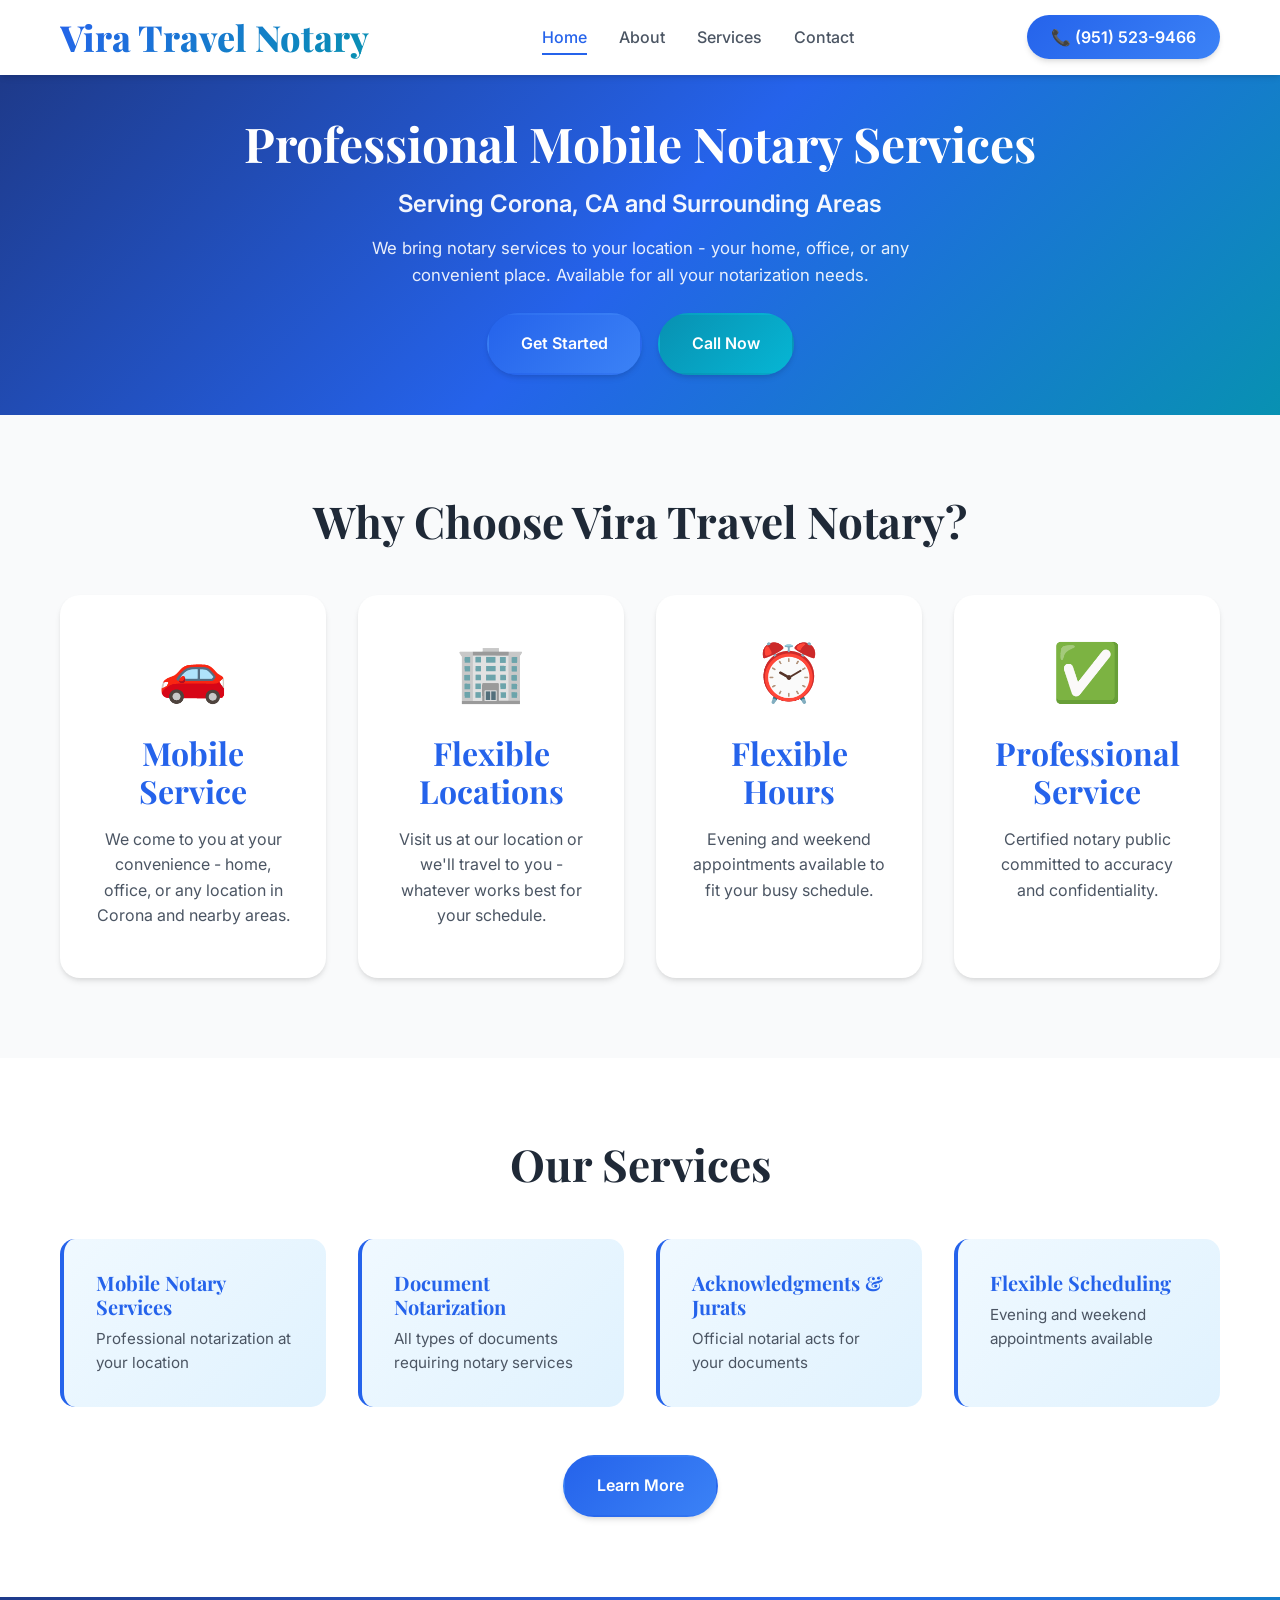
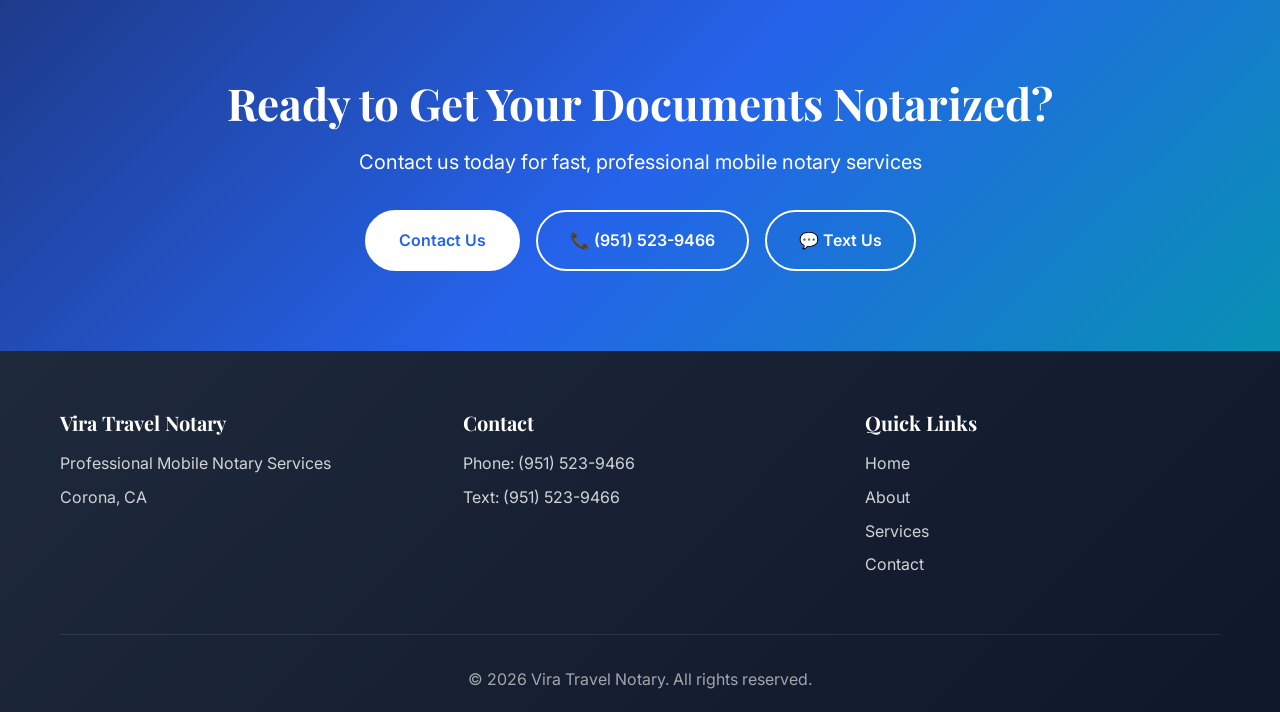
==== index.html @ 80dfd7d9 "Initial Version" ====
<!DOCTYPE html>
<html lang="en">
<head>
    <meta charset="UTF-8">
    <meta name="viewport" content="width=device-width, initial-scale=1.0">
    <title>Vira Travel Notary - Professional Mobile Notary Services in Corona, CA</title>
    <meta name="description" content="Professional mobile notary services in Corona, CA. We come to you for all your notarization needs.">
    <link rel="stylesheet" href="styles.css">
</head>
<body>
    <header>
        <nav class="navbar">
            <div class="container">
                <div class="logo">
                    <h1>Vira Travel Notary</h1>
                </div>
                <ul class="nav-menu">
                    <li><a href="index.html" class="active">Home</a></li>
                    <li><a href="about.html">About</a></li>
                    <li><a href="services.html">Services</a></li>
                    <li><a href="contact.html">Contact</a></li>
                </ul>
                <div class="phone-header">
                    <a href="tel:9515239466">📞 (951) 523-9466</a>
                </div>
            </div>
        </nav>
    </header>

    <main>
        <!-- Hero Section -->
        <section class="hero">
            <div class="container">
                <div class="hero-content">
                    <h2>Professional Mobile Notary Services</h2>
                    <p class="subtitle">Serving Corona, CA and Surrounding Areas</p>
                    <p class="hero-description">We bring notary services to your location - your home, office, or any convenient place. Available for all your notarization needs.</p>
                    <div class="cta-buttons">
                        <a href="contact.html" class="btn btn-primary">Get Started</a>
                        <a href="tel:9515239466" class="btn btn-secondary">Call Now</a>
                    </div>
                </div>
            </div>
        </section>

        <!-- Features Section -->
        <section class="features">
            <div class="container">
                <h2>Why Choose Vira Travel Notary?</h2>
                <div class="features-grid">
                    <div class="feature-card">
                        <div class="feature-icon">🚗</div>
                        <h3>Mobile Service</h3>
                        <p>We come to you at your convenience - home, office, or any location in Corona and nearby areas.</p>
                    </div>
                    <div class="feature-card">
                        <div class="feature-icon">🏢</div>
                        <h3>Flexible Locations</h3>
                        <p>Visit us at our location or we'll travel to you - whatever works best for your schedule.</p>
                    </div>
                    <div class="feature-card">
                        <div class="feature-icon">⏰</div>
                        <h3>Flexible Hours</h3>
                        <p>Evening and weekend appointments available to fit your busy schedule.</p>
                    </div>
                    <div class="feature-card">
                        <div class="feature-icon">✅</div>
                        <h3>Professional Service</h3>
                        <p>Certified notary public committed to accuracy and confidentiality.</p>
                    </div>
                </div>
            </div>
        </section>

        <!-- Services Preview -->
        <section class="services-preview">
            <div class="container">
                <h2>Our Services</h2>
                <div class="services-list">
                    <div class="service-item">
                        <h3>Mobile Notary Services</h3>
                        <p>Professional notarization at your location</p>
                    </div>
                    <div class="service-item">
                        <h3>Document Notarization</h3>
                        <p>All types of documents requiring notary services</p>
                    </div>
                    <div class="service-item">
                        <h3>Acknowledgments & Jurats</h3>
                        <p>Official notarial acts for your documents</p>
                    </div>
                    <div class="service-item">
                        <h3>Flexible Scheduling</h3>
                        <p>Evening and weekend appointments available</p>
                    </div>
                </div>
                <div class="center-btn">
                    <a href="services.html" class="btn btn-primary">Learn More</a>
                </div>
            </div>
        </section>

        <!-- CTA Section -->
        <section class="cta-section">
            <div class="container">
                <h2>Ready to Get Your Documents Notarized?</h2>
                <p>Contact us today for fast, professional mobile notary services</p>
                <div class="cta-buttons">
                    <a href="contact.html" class="btn btn-light">Contact Us</a>
                    <a href="tel:9515239466" class="btn btn-outline">📞 (951) 523-9466</a>
                    <a href="sms:9515239466" class="btn btn-outline">💬 Text Us</a>
                </div>
            </div>
        </section>
    </main>

    <footer>
        <div class="container">
            <div class="footer-content">
                <div class="footer-section">
                    <h3>Vira Travel Notary</h3>
                    <p>Professional Mobile Notary Services</p>
                    <p>Corona, CA</p>
                </div>
                <div class="footer-section">
                    <h3>Contact</h3>
                    <p>Phone: <a href="tel:9515239466">(951) 523-9466</a></p>
                    <p>Text: <a href="sms:9515239466">(951) 523-9466</a></p>
                </div>
                <div class="footer-section">
                    <h3>Quick Links</h3>
                    <ul>
                        <li><a href="index.html">Home</a></li>
                        <li><a href="about.html">About</a></li>
                        <li><a href="services.html">Services</a></li>
                        <li><a href="contact.html">Contact</a></li>
                    </ul>
                </div>
            </div>
            <div class="footer-bottom">
                <p>&copy; 2026 Vira Travel Notary. All rights reserved.</p>
            </div>
        </div>
    </footer>

    <script src="script.js"></script>
</body>
</html>
---- styles.css ----
/* ============================================
   VIRA TRAVEL NOTARY - MODERN WEBSITE STYLES
   ============================================ */

/* Import Google Fonts */
@import url('https://fonts.googleapis.com/css2?family=Inter:wght@300;400;500;600;700;800&family=Playfair+Display:wght@600;700;800&display=swap');

/* ============================================
   ROOT VARIABLES
   ============================================ */
:root {
    /* Colors */
    --primary-color: #2563eb;
    --primary-dark: #1e40af;
    --primary-light: #3b82f6;
    --secondary-color: #0891b2;
    --accent-color: #f59e0b;
    
    --text-dark: #1f2937;
    --text-medium: #4b5563;
    --text-light: #6b7280;
    
    --bg-light: #f9fafb;
    --bg-white: #ffffff;
    --border-color: #e5e7eb;
    
    --success-color: #10b981;
    --error-color: #ef4444;
    
    /* Typography */
    --font-primary: 'Inter', -apple-system, BlinkMacSystemFont, 'Segoe UI', sans-serif;
    --font-heading: 'Playfair Display', Georgia, serif;
    
    /* Spacing */
    --section-padding: 80px 0;
    --container-padding: 20px;
    
    /* Shadows */
    --shadow-sm: 0 1px 2px 0 rgba(0, 0, 0, 0.05);
    --shadow-md: 0 4px 6px -1px rgba(0, 0, 0, 0.1), 0 2px 4px -1px rgba(0, 0, 0, 0.06);
    --shadow-lg: 0 10px 15px -3px rgba(0, 0, 0, 0.1), 0 4px 6px -2px rgba(0, 0, 0, 0.05);
    --shadow-xl: 0 20px 25px -5px rgba(0, 0, 0, 0.1), 0 10px 10px -5px rgba(0, 0, 0, 0.04);
    
    /* Transitions */
    --transition-fast: 0.2s ease;
    --transition-normal: 0.3s ease;
    --transition-slow: 0.5s ease;
}

/* ============================================
   RESET & BASE STYLES
   ============================================ */
* {
    margin: 0;
    padding: 0;
    box-sizing: border-box;
}

html {
    scroll-behavior: smooth;
}

body {
    font-family: var(--font-primary);
    font-size: 16px;
    line-height: 1.6;
    color: var(--text-dark);
    background-color: var(--bg-white);
    overflow-x: hidden;
}

img {
    max-width: 100%;
    height: auto;
    display: block;
}

a {
    text-decoration: none;
    color: inherit;
    transition: var(--transition-fast);
}

ul {
    list-style: none;
}

/* ============================================
   CONTAINER & LAYOUT
   ============================================ */
.container {
    max-width: 1200px;
    margin: 0 auto;
    padding: 0 var(--container-padding);
}

section {
    padding: var(--section-padding);
}

/* ============================================
   TYPOGRAPHY
   ============================================ */
h1, h2, h3, h4, h5, h6 {
    font-family: var(--font-heading);
    font-weight: 700;
    line-height: 1.2;
    color: var(--text-dark);
    margin-bottom: 1rem;
}

h1 {
    font-size: clamp(2.5rem, 5vw, 3.5rem);
}

h2 {
    font-size: clamp(2rem, 4vw, 2.75rem);
}

h3 {
    font-size: clamp(1.5rem, 3vw, 2rem);
}

p {
    margin-bottom: 1rem;
    color: var(--text-medium);
}

/* ============================================
   HEADER & NAVIGATION
   ============================================ */
header {
    background: var(--bg-white);
    box-shadow: var(--shadow-md);
    position: sticky;
    top: 0;
    z-index: 1000;
    transition: var(--transition-normal);
}

.navbar {
    padding: 1rem 0;
}

.navbar .container {
    display: flex;
    justify-content: space-between;
    align-items: center;
    gap: 2rem;
}

.logo h1 {
    font-size: 2.25rem;
    margin: 0;
    background: linear-gradient(135deg, var(--primary-color), var(--secondary-color));
    -webkit-background-clip: text;
    -webkit-text-fill-color: transparent;
    background-clip: text;
    font-weight: 800;
}

.nav-menu {
    display: flex;
    gap: 2rem;
    align-items: center;
}

.nav-menu a {
    font-weight: 500;
    color: var(--text-medium);
    position: relative;
    padding: 0.5rem 0;
}

.nav-menu a::after {
    content: '';
    position: absolute;
    bottom: 0;
    left: 0;
    width: 0;
    height: 2px;
    background: var(--primary-color);
    transition: var(--transition-normal);
}

.nav-menu a:hover,
.nav-menu a.active {
    color: var(--primary-color);
}

.nav-menu a:hover::after,
.nav-menu a.active::after {
    width: 100%;
}

.phone-header a {
    background: linear-gradient(135deg, var(--primary-color), var(--primary-light));
    color: white;
    padding: 0.75rem 1.5rem;
    border-radius: 50px;
    font-weight: 600;
    box-shadow: var(--shadow-md);
    transition: var(--transition-normal);
}

.phone-header a:hover {
    transform: translateY(-2px);
    box-shadow: var(--shadow-lg);
}

/* ============================================
   BUTTONS
   ============================================ */
.btn {
    display: inline-block;
    padding: 1rem 2rem;
    border-radius: 50px;
    font-weight: 600;
    text-align: center;
    cursor: pointer;
    transition: var(--transition-normal);
    border: 2px solid transparent;
    font-size: 1rem;
}

.btn-primary {
    background: linear-gradient(135deg, var(--primary-color), var(--primary-light));
    color: white;
    box-shadow: var(--shadow-md);
}

.btn-primary:hover {
    transform: translateY(-3px);
    box-shadow: var(--shadow-xl);
}

.btn-secondary {
    background: linear-gradient(135deg, var(--secondary-color), #06b6d4);
    color: white;
    box-shadow: var(--shadow-md);
}

.btn-secondary:hover {
    transform: translateY(-3px);
    box-shadow: var(--shadow-xl);
}

.btn-light {
    background: white;
    color: var(--primary-color);
    border: 2px solid white;
}

.btn-light:hover {
    background: transparent;
    color: white;
    border-color: white;
}

.btn-outline {
    background: transparent;
    color: white;
    border: 2px solid white;
}

.btn-outline:hover {
    background: white;
    color: var(--primary-color);
}

.btn-large {
    padding: 1.25rem 3rem;
    font-size: 1.1rem;
}

/* ============================================
   HERO SECTION
   ============================================ */
.hero {
    background: linear-gradient(135deg, #1e3a8a 0%, #2563eb 50%, #0891b2 100%);
    color: white;
    padding: 40px 0;
    position: relative;
    overflow: hidden;
}

.hero::before {
    content: '';
    position: absolute;
    top: 0;
    left: 0;
    right: 0;
    bottom: 0;
    background-image: url('https://images.unsplash.com/photo-1450101499163-c8848c66ca85?w=1920&q=80');
    background-size: cover;
    background-position: center;
    opacity: 0.1;
    z-index: 0;
}

.hero-content {
    position: relative;
    z-index: 1;
    max-width: 800px;
    margin: 0 auto;
    text-align: center;
}

.hero h2 {
    color: white;
    margin-bottom: 0.75rem;
    font-size: clamp(2rem, 4vw, 3rem);
}

.hero .subtitle {
    font-size: clamp(1.1rem, 2.5vw, 1.5rem);
    margin-bottom: 0.75rem;
    color: rgba(255, 255, 255, 0.95);
    font-weight: 600;
}

.hero-description {
    font-size: 1.05rem;
    margin-bottom: 1.5rem;
    color: rgba(255, 255, 255, 0.9);
    max-width: 600px;
    margin-left: auto;
    margin-right: auto;
}

.cta-buttons {
    display: flex;
    gap: 1rem;
    justify-content: center;
    flex-wrap: wrap;
    margin-top: 1.5rem;
}

/* ============================================
   FEATURES SECTION
   ============================================ */
.features {
    background: var(--bg-light);
}

.features h2 {
    text-align: center;
    margin-bottom: 3rem;
}

.features-grid {
    display: grid;
    grid-template-columns: repeat(auto-fit, minmax(250px, 1fr));
    gap: 2rem;
}

.feature-card {
    background: white;
    padding: 2rem;
    border-radius: 20px;
    text-align: center;
    box-shadow: var(--shadow-md);
    transition: var(--transition-normal);
    border: 1px solid transparent;
}

.feature-card:hover {
    transform: translateY(-10px);
    box-shadow: var(--shadow-xl);
    border-color: var(--primary-light);
}

.feature-icon {
    font-size: 3.5rem;
    margin-bottom: 1rem;
    display: inline-block;
    animation: float 3s ease-in-out infinite;
}

.feature-card h3 {
    color: var(--primary-color);
    margin-bottom: 1rem;
}

@keyframes float {
    0%, 100% {
        transform: translateY(0);
    }
    50% {
        transform: translateY(-10px);
    }
}

/* ============================================
   SERVICES SECTIONS
   ============================================ */
.services-preview {
    background: white;
}

.services-preview h2 {
    text-align: center;
    margin-bottom: 3rem;
}

.services-list {
    display: grid;
    grid-template-columns: repeat(auto-fit, minmax(250px, 1fr));
    gap: 2rem;
    margin-bottom: 3rem;
}

.service-item {
    background: linear-gradient(135deg, #f0f9ff 0%, #e0f2fe 100%);
    padding: 2rem;
    border-radius: 15px;
    border-left: 4px solid var(--primary-color);
    transition: var(--transition-normal);
}

.service-item:hover {
    transform: translateX(10px);
    box-shadow: var(--shadow-lg);
}

.service-item h3 {
    color: var(--primary-color);
    font-size: 1.25rem;
    margin-bottom: 0.5rem;
}

.service-item p {
    font-size: 0.95rem;
    margin: 0;
}

.center-btn {
    text-align: center;
    margin-top: 2rem;
}

/* Services Detail Cards */
.services-intro {
    background: var(--bg-light);
    padding: 2rem 0;
}

.intro-text {
    text-align: center;
    font-size: 1.15rem;
    max-width: 800px;
    margin: 0 auto;
}

.services-section {
    background: white;
}

.services-detailed {
    display: grid;
    gap: 2rem;
}

.service-detail-card {
    background: white;
    border: 2px solid var(--border-color);
    border-radius: 20px;
    padding: 2.5rem;
    transition: var(--transition-normal);
}

.service-detail-card:hover {
    border-color: var(--primary-color);
    box-shadow: var(--shadow-xl);
}

.service-icon {
    font-size: 4rem;
    margin-bottom: 1rem;
}

.service-detail-card h2 {
    color: var(--primary-color);
    font-size: 2rem;
    margin-bottom: 1rem;
}

.service-detail-card > p {
    font-size: 1.1rem;
    margin-bottom: 1.5rem;
}

.service-items {
    display: grid;
    grid-template-columns: repeat(auto-fit, minmax(200px, 1fr));
    gap: 0.75rem;
    margin-top: 1.5rem;
}

.service-items li {
    padding: 0.75rem 1rem;
    background: var(--bg-light);
    border-radius: 10px;
    border-left: 3px solid var(--primary-color);
    font-size: 0.95rem;
    transition: var(--transition-fast);
}

.service-items li:hover {
    background: #dbeafe;
    transform: translateX(5px);
}

/* ============================================
   PROCESS SECTION
   ============================================ */
.process-section {
    background: linear-gradient(135deg, #eff6ff 0%, #dbeafe 100%);
}

.process-section h2 {
    text-align: center;
    margin-bottom: 3rem;
}

.process-steps {
    display: grid;
    grid-template-columns: repeat(auto-fit, minmax(200px, 1fr));
    gap: 2rem;
    max-width: 1000px;
    margin: 0 auto;
}

.step {
    text-align: center;
    position: relative;
}

.step-number {
    width: 80px;
    height: 80px;
    border-radius: 50%;
    background: linear-gradient(135deg, var(--primary-color), var(--primary-light));
    color: white;
    display: flex;
    align-items: center;
    justify-content: center;
    font-size: 2rem;
    font-weight: 700;
    margin: 0 auto 1.5rem;
    box-shadow: var(--shadow-lg);
}

.step h3 {
    margin-bottom: 0.75rem;
}

.step p {
    font-size: 0.95rem;
}

/* ============================================
   REQUIREMENTS SECTION
   ============================================ */
.requirements-section {
    background: white;
}

.requirements-section h2 {
    text-align: center;
    margin-bottom: 3rem;
}

.requirements-grid {
    display: grid;
    grid-template-columns: repeat(auto-fit, minmax(250px, 1fr));
    gap: 2rem;
}

.requirement-card {
    background: linear-gradient(135deg, #ecfdf5 0%, #d1fae5 100%);
    padding: 2rem;
    border-radius: 15px;
    border-left: 4px solid var(--success-color);
    text-align: center;
}

.requirement-card h3 {
    color: var(--success-color);
    margin-bottom: 1rem;
}

/* ============================================
   CTA SECTION
   ============================================ */
.cta-section {
    background: linear-gradient(135deg, #1e3a8a 0%, #2563eb 50%, #0891b2 100%);
    color: white;
    text-align: center;
    padding: 80px 0;
    position: relative;
    overflow: hidden;
}

.cta-section::before {
    content: '';
    position: absolute;
    top: 0;
    left: 0;
    right: 0;
    bottom: 0;
    background-image: url('https://images.unsplash.com/photo-1554224311-beee415c201f?w=1920&q=80');
    background-size: cover;
    background-position: center;
    opacity: 0.1;
}

.cta-section h2,
.cta-section p {
    color: white;
    position: relative;
    z-index: 1;
}

.cta-section h2 {
    margin-bottom: 1rem;
}

.cta-section p {
    font-size: 1.25rem;
    margin-bottom: 2rem;
}

/* ============================================
   ABOUT PAGE
   ============================================ */
.page-header {
    background: linear-gradient(135deg, #1e3a8a 0%, #2563eb 100%);
    color: white;
    padding: 60px 0;
    text-align: center;
}

.page-header h1 {
    color: white;
    margin-bottom: 0.5rem;
}

.page-header p {
    color: rgba(255, 255, 255, 0.9);
    font-size: 1.25rem;
}

.about-content {
    padding: 80px 0;
}

.about-grid {
    display: grid;
    grid-template-columns: 1fr 1fr;
    gap: 4rem;
    align-items: start;
}

.about-text h2 {
    margin-top: 2rem;
}

.about-text h3 {
    margin-top: 2rem;
    color: var(--primary-color);
    font-size: 1.5rem;
}

.benefits-list {
    list-style: none;
    margin-top: 1rem;
}

.benefits-list li {
    padding: 0.75rem 0;
    padding-left: 2rem;
    position: relative;
    border-bottom: 1px solid var(--border-color);
}

.benefits-list li::before {
    content: '✓';
    position: absolute;
    left: 0;
    color: var(--success-color);
    font-weight: 700;
    font-size: 1.25rem;
}

.about-image {
    position: sticky;
    top: 100px;
}

.image-placeholder {
    background: linear-gradient(135deg, #dbeafe 0%, #bfdbfe 100%);
    border-radius: 20px;
    padding: 4rem 2rem;
    text-align: center;
    border: 2px solid var(--primary-light);
    box-shadow: var(--shadow-xl);
}

.placeholder-icon {
    font-size: 6rem;
    margin-bottom: 1rem;
}

.image-placeholder p {
    font-size: 1.25rem;
    font-weight: 600;
    color: var(--primary-color);
}

/* Values Section */
.values-section {
    background: var(--bg-light);
}

.values-section h2 {
    text-align: center;
    margin-bottom: 3rem;
}

.values-grid {
    display: grid;
    grid-template-columns: repeat(auto-fit, minmax(250px, 1fr));
    gap: 2rem;
}

.value-card {
    background: white;
    padding: 2.5rem;
    border-radius: 20px;
    text-align: center;
    box-shadow: var(--shadow-md);
    transition: var(--transition-normal);
}

.value-card:hover {
    transform: translateY(-10px);
    box-shadow: var(--shadow-xl);
}

.value-icon {
    font-size: 4rem;
    margin-bottom: 1rem;
}

.value-card h3 {
    color: var(--primary-color);
}

/* Service Area */
.service-area {
    background: white;
    text-align: center;
}

.service-area h2 {
    margin-bottom: 1rem;
}

.service-area > p {
    margin-bottom: 2rem;
}

.cities-list {
    display: flex;
    flex-wrap: wrap;
    gap: 1rem;
    justify-content: center;
    margin-bottom: 2rem;
}

.city-tag {
    background: linear-gradient(135deg, #dbeafe 0%, #bfdbfe 100%);
    padding: 0.75rem 1.5rem;
    border-radius: 50px;
    font-weight: 600;
    color: var(--primary-color);
    border: 2px solid var(--primary-light);
    transition: var(--transition-fast);
}

.city-tag:hover {
    background: var(--primary-color);
    color: white;
    transform: scale(1.05);
}

.service-note {
    font-style: italic;
    color: var(--text-light);
}

/* ============================================
   CONTACT PAGE
   ============================================ */
.contact-section {
    background: var(--bg-light);
}

.contact-wrapper {
    display: grid;
    grid-template-columns: 1fr 1fr;
    gap: 4rem;
}

.contact-info h2 {
    margin-bottom: 1rem;
}

.contact-methods {
    margin: 2rem 0;
}

.contact-method {
    display: flex;
    gap: 1.5rem;
    padding: 1.5rem;
    background: white;
    border-radius: 15px;
    margin-bottom: 1.5rem;
    box-shadow: var(--shadow-sm);
    transition: var(--transition-normal);
}

.contact-method:hover {
    box-shadow: var(--shadow-lg);
    transform: translateX(10px);
}

.method-icon {
    font-size: 2.5rem;
    flex-shrink: 0;
}

.method-details h3 {
    font-size: 1.25rem;
    margin-bottom: 0.5rem;
    color: var(--primary-color);
}

.contact-link {
    font-size: 1.25rem;
    font-weight: 600;
    color: var(--primary-color);
    display: block;
    margin-bottom: 0.25rem;
}

.contact-link:hover {
    text-decoration: underline;
}

.method-details p {
    margin: 0;
    font-size: 0.9rem;
}

.small-text {
    font-size: 0.85rem !important;
    color: var(--text-light);
}

.quick-contact-buttons {
    display: flex;
    gap: 1rem;
    flex-wrap: wrap;
    margin-top: 2rem;
}

.quick-contact-buttons .btn {
    flex: 1;
    min-width: 150px;
}

/* Contact Form */
.contact-form-container {
    background: white;
    padding: 2.5rem;
    border-radius: 20px;
    box-shadow: var(--shadow-lg);
}

.contact-form-container h2 {
    margin-bottom: 1rem;
}

.contact-form-container > p {
    margin-bottom: 2rem;
}

.contact-form {
    display: flex;
    flex-direction: column;
    gap: 1.5rem;
}

.form-row {
    display: grid;
    grid-template-columns: 1fr 1fr;
    gap: 1.5rem;
}

.form-group {
    display: flex;
    flex-direction: column;
}

.form-group label {
    font-weight: 600;
    margin-bottom: 0.5rem;
    color: var(--text-dark);
}

.form-group input,
.form-group select,
.form-group textarea {
    padding: 0.875rem 1rem;
    border: 2px solid var(--border-color);
    border-radius: 10px;
    font-family: var(--font-primary);
    font-size: 1rem;
    transition: var(--transition-fast);
}

.form-group input:focus,
.form-group select:focus,
.form-group textarea:focus {
    outline: none;
    border-color: var(--primary-color);
    box-shadow: 0 0 0 3px rgba(37, 99, 235, 0.1);
}

.form-group textarea {
    resize: vertical;
    min-height: 120px;
}

.radio-group {
    display: flex;
    gap: 1.5rem;
    flex-wrap: wrap;
    margin-top: 0.5rem;
}

.radio-label {
    display: flex;
    align-items: center;
    gap: 0.5rem;
    cursor: pointer;
    font-weight: 500;
}

.radio-label input[type="radio"] {
    width: 20px;
    height: 20px;
    cursor: pointer;
}

.form-message {
    padding: 1rem;
    border-radius: 10px;
    text-align: center;
    font-weight: 600;
    display: none;
}

.form-message.success {
    background: #d1fae5;
    color: #065f46;
    border: 2px solid var(--success-color);
    display: block;
}

.form-message.error {
    background: #fee2e2;
    color: #991b1b;
    border: 2px solid var(--error-color);
    display: block;
}

/* FAQ Section */
.faq-section {
    background: white;
}

.faq-section h2 {
    text-align: center;
    margin-bottom: 3rem;
}

.faq-grid {
    display: grid;
    grid-template-columns: repeat(auto-fit, minmax(250px, 1fr));
    gap: 2rem;
}

.faq-item {
    background: var(--bg-light);
    padding: 2rem;
    border-radius: 15px;
    border-left: 4px solid var(--accent-color);
    transition: var(--transition-normal);
}

.faq-item:hover {
    box-shadow: var(--shadow-lg);
    transform: translateY(-5px);
}

.faq-item h3 {
    color: var(--primary-color);
    font-size: 1.15rem;
    margin-bottom: 0.75rem;
}

.faq-item p {
    margin: 0;
    font-size: 0.95rem;
}

/* ============================================
   FOOTER
   ============================================ */
footer {
    background: linear-gradient(135deg, #1e293b 0%, #0f172a 100%);
    color: white;
    padding: 60px 0 20px;
}

.footer-content {
    display: grid;
    grid-template-columns: repeat(auto-fit, minmax(250px, 1fr));
    gap: 3rem;
    margin-bottom: 3rem;
}

.footer-section h3 {
    color: white;
    font-size: 1.25rem;
    margin-bottom: 1rem;
}

.footer-section p,
.footer-section a {
    color: rgba(255, 255, 255, 0.8);
    margin-bottom: 0.5rem;
}

.footer-section a:hover {
    color: white;
    text-decoration: underline;
}

.footer-section ul li {
    margin-bottom: 0.5rem;
}

.footer-bottom {
    text-align: center;
    padding-top: 2rem;
    border-top: 1px solid rgba(255, 255, 255, 0.1);
}

.footer-bottom p {
    color: rgba(255, 255, 255, 0.6);
    margin: 0;
}

/* ============================================
   RESPONSIVE DESIGN
   ============================================ */
@media (max-width: 968px) {
    .navbar .container {
        flex-wrap: wrap;
    }
    
    .nav-menu {
        order: 3;
        width: 100%;
        justify-content: center;
        gap: 1rem;
        padding-top: 1rem;
    }
    
    .about-grid,
    .contact-wrapper {
        grid-template-columns: 1fr;
        gap: 2rem;
    }
    
    .about-image {
        position: static;
    }
    
    .form-row {
        grid-template-columns: 1fr;
    }
}

@media (max-width: 768px) {
    :root {
        --section-padding: 50px 0;
    }
    
    .hero {
        padding: 60px 0;
    }
    
    .cta-buttons {
        flex-direction: column;
    }
    
    .btn {
        width: 100%;
    }
    
    .features-grid,
    .services-list,
    .values-grid,
    .requirements-grid,
    .faq-grid {
        grid-template-columns: 1fr;
    }
    
    .process-steps {
        grid-template-columns: 1fr;
    }
    
    .service-items {
        grid-template-columns: 1fr;
    }
    
    .quick-contact-buttons {
        flex-direction: column;
    }
    
    .quick-contact-buttons .btn {
        width: 100%;
    }
}

@media (max-width: 480px) {
    .logo h1 {
        font-size: 1.65rem;
    }
    
    .phone-header a {
        padding: 0.5rem 1rem;
        font-size: 0.9rem;
    }
    
    .nav-menu {
        gap: 0.5rem;
        font-size: 0.9rem;
    }
    
    .contact-method {
        flex-direction: column;
        text-align: center;
    }
}

/* ============================================
   ANIMATIONS
   ============================================ */
@keyframes fadeIn {
    from {
        opacity: 0;
        transform: translateY(20px);
    }
    to {
        opacity: 1;
        transform: translateY(0);
    }
}

.fade-in {
    animation: fadeIn 0.8s ease-out;
}

/* Smooth scroll padding for fixed header */
html {
    scroll-padding-top: 80px;
}

/* Print styles */
@media print {
    header,
    footer,
    .cta-section,
    .btn {
        display: none;
    }
}
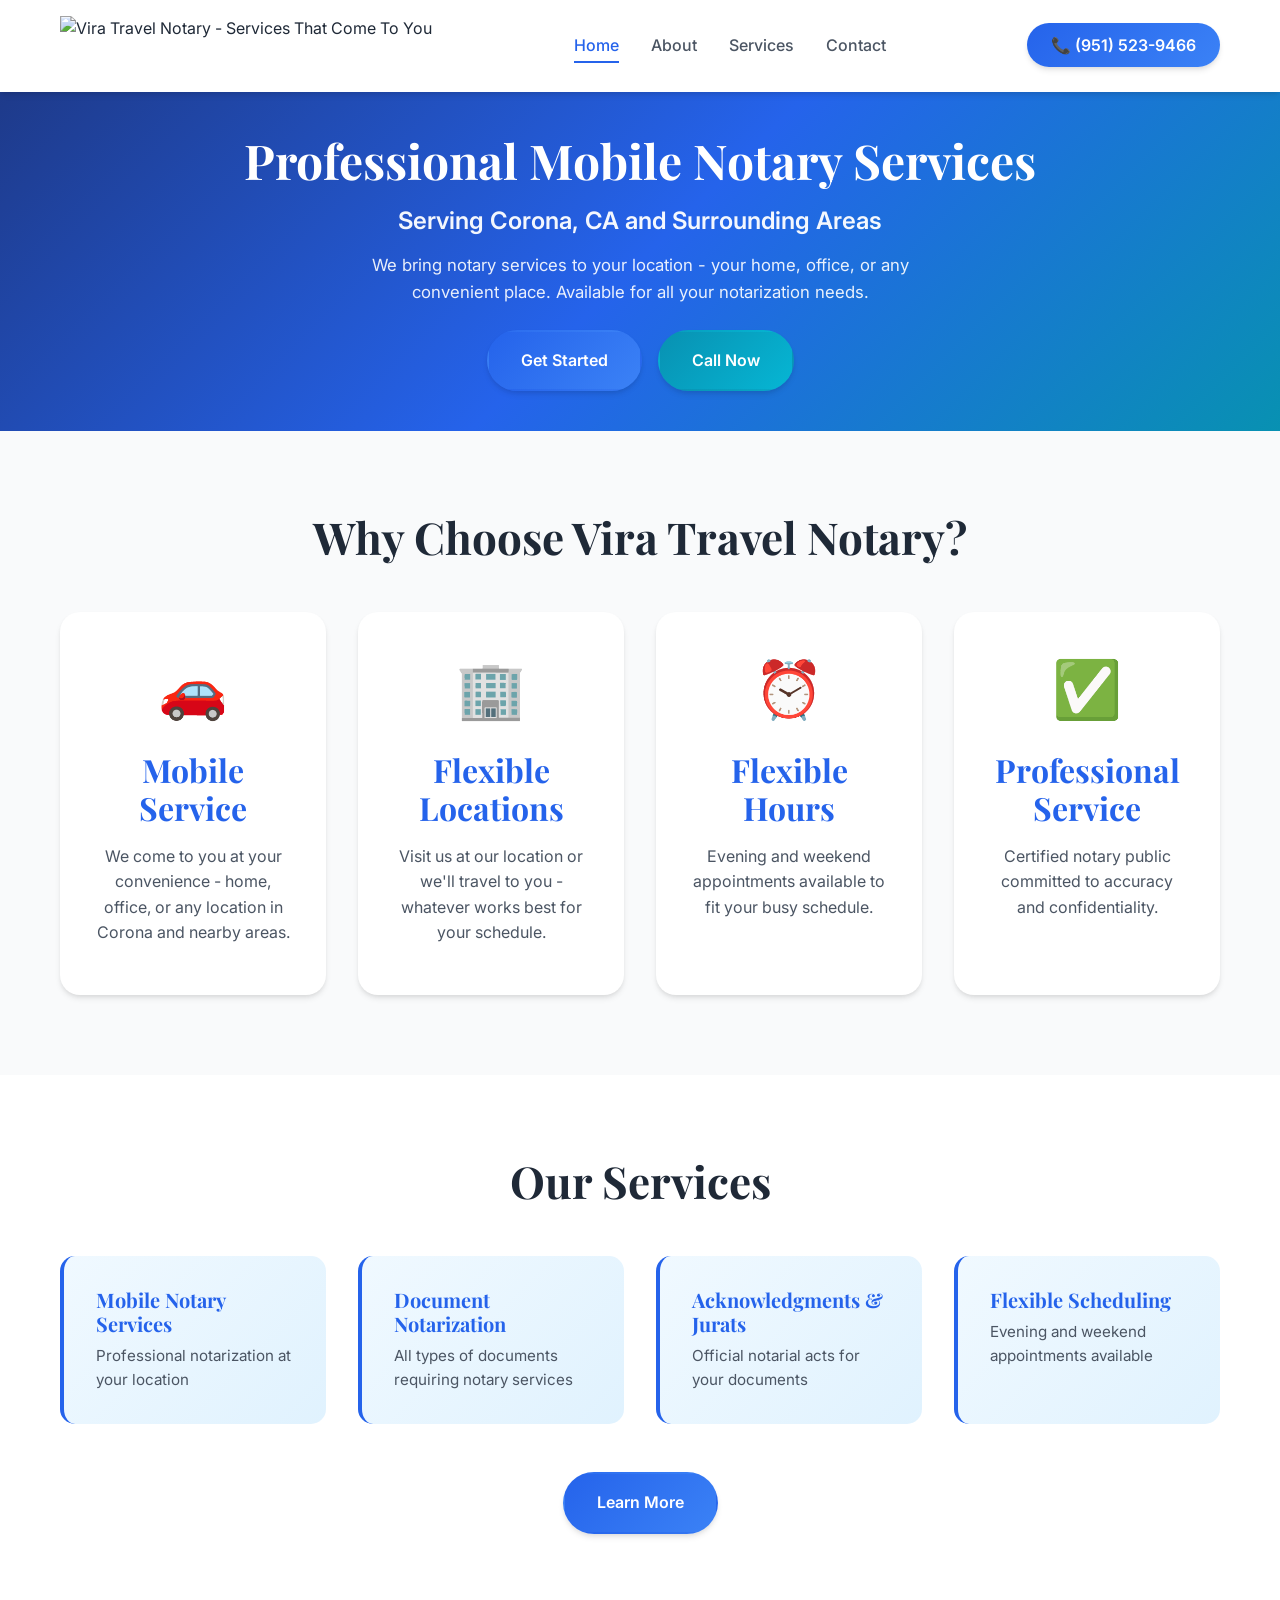
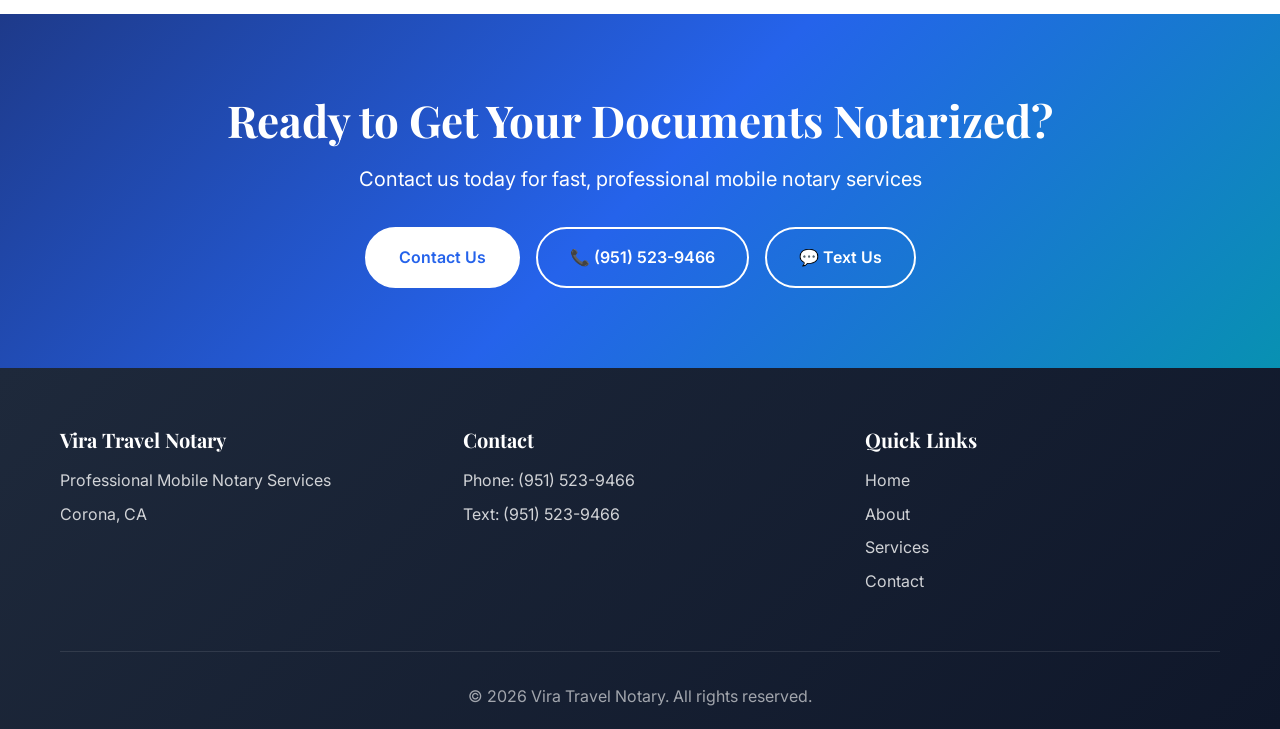
==== commit 17460107: "Add professional logo to website" ====
--- a/index.html
+++ b/index.html
@@ -12,7 +12,7 @@
         <nav class="navbar">
             <div class="container">
                 <div class="logo">
-                    <h1>Vira Travel Notary</h1>
+                    <img src="images/logo.png" alt="Vira Travel Notary - Services That Come To You" class="logo-img">
                 </div>
                 <ul class="nav-menu">
                     <li><a href="index.html" class="active">Home</a></li>
--- a/styles.css
+++ b/styles.css
@@ -149,14 +149,15 @@
     gap: 2rem;
 }
 
-.logo h1 {
-    font-size: 2.25rem;
-    margin: 0;
-    background: linear-gradient(135deg, var(--primary-color), var(--secondary-color));
-    -webkit-background-clip: text;
-    -webkit-text-fill-color: transparent;
-    background-clip: text;
-    font-weight: 800;
+.logo {
+    display: flex;
+    align-items: center;
+}
+
+.logo-img {
+    height: 60px;
+    width: auto;
+    object-fit: contain;
 }
 
 .nav-menu {
@@ -1150,8 +1151,8 @@
 }
 
 @media (max-width: 480px) {
-    .logo h1 {
-        font-size: 1.65rem;
+    .logo-img {
+        height: 50px;
     }
     
     .phone-header a {
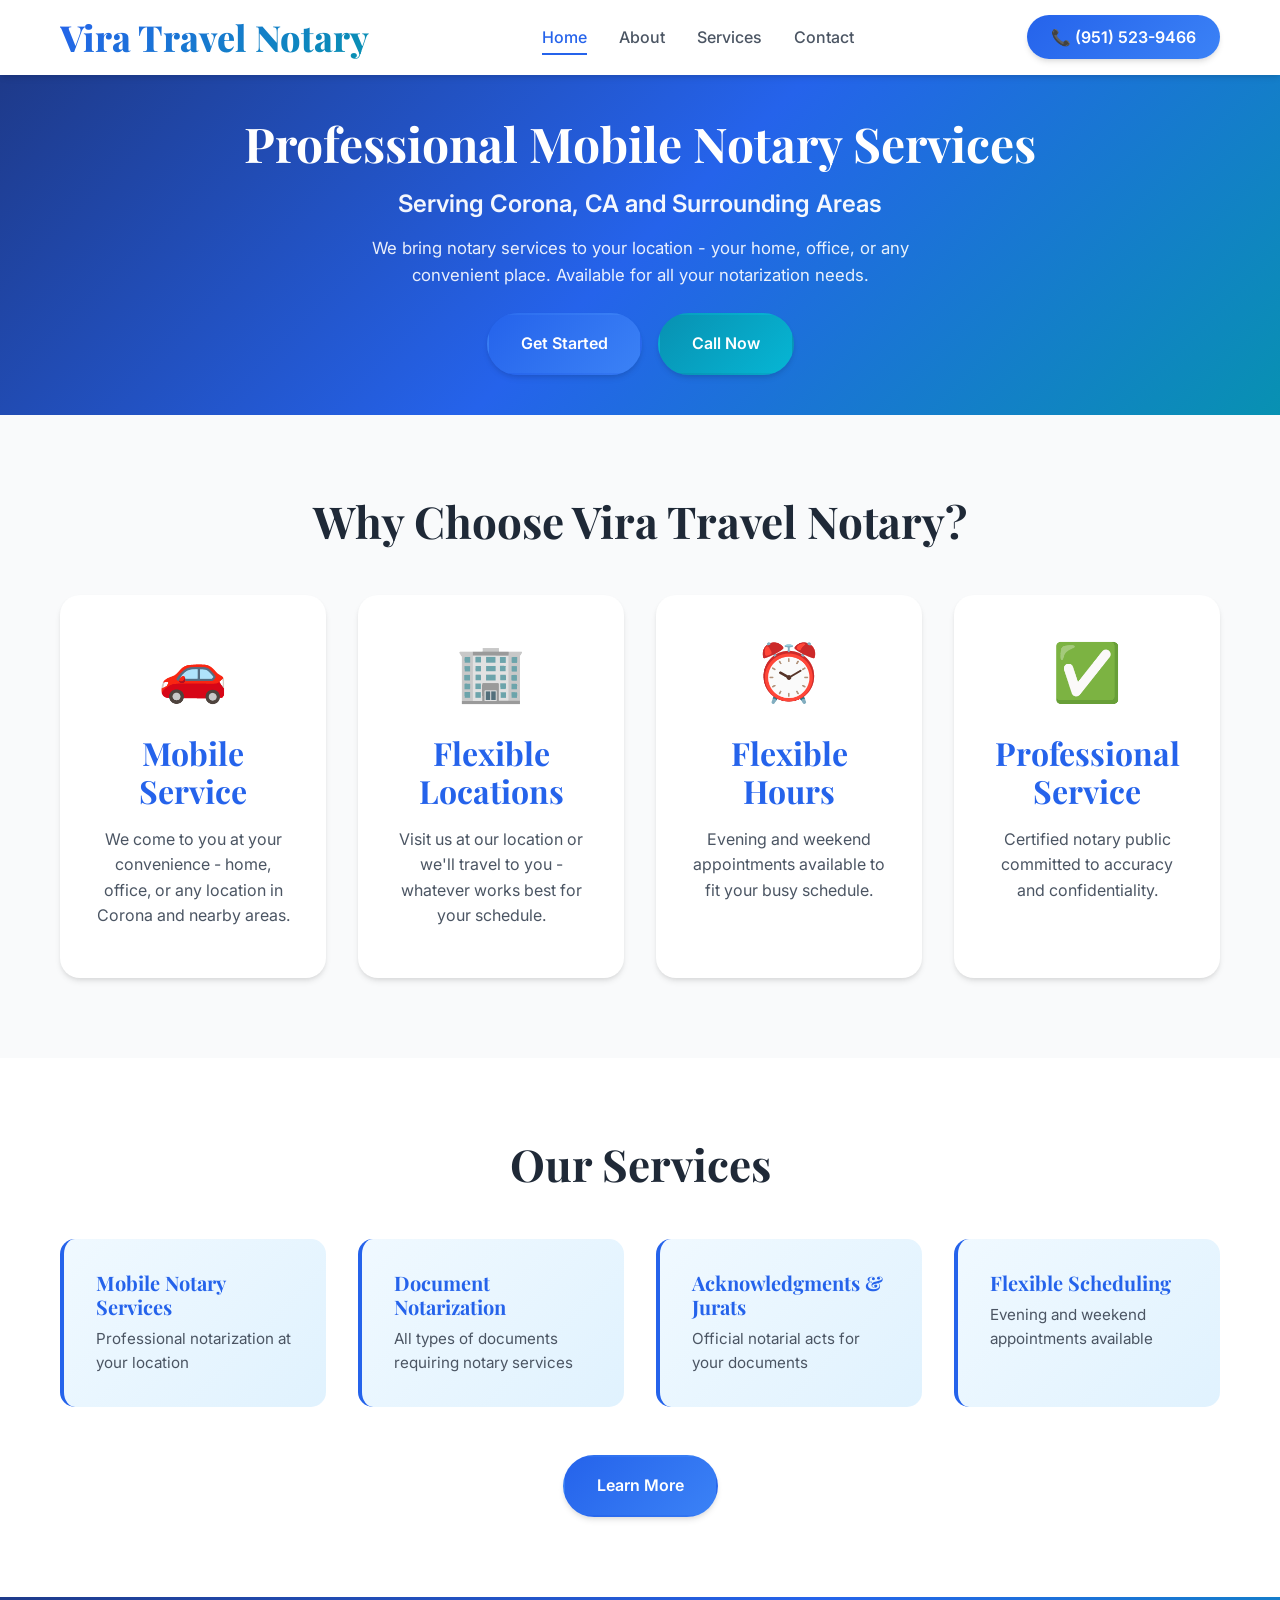
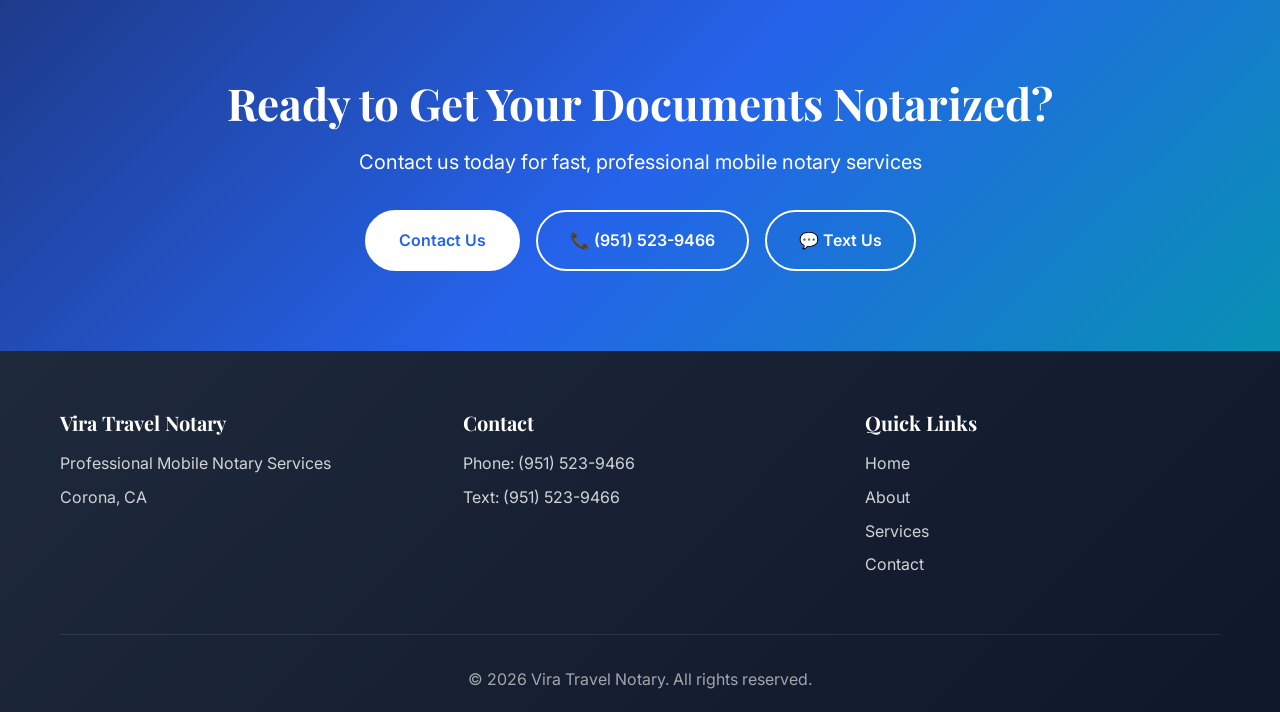
==== commit 5b0f2521: "Revert to gradient text logo" ====
--- a/index.html
+++ b/index.html
@@ -12,7 +12,7 @@
         <nav class="navbar">
             <div class="container">
                 <div class="logo">
-                    <img src="images/logo.png" alt="Vira Travel Notary - Services That Come To You" class="logo-img">
+                    <h1>Vira Travel Notary</h1>
                 </div>
                 <ul class="nav-menu">
                     <li><a href="index.html" class="active">Home</a></li>
--- a/styles.css
+++ b/styles.css
@@ -149,15 +149,14 @@
     gap: 2rem;
 }
 
-.logo {
-    display: flex;
-    align-items: center;
-}
-
-.logo-img {
-    height: 60px;
-    width: auto;
-    object-fit: contain;
+.logo h1 {
+    font-size: 2.25rem;
+    margin: 0;
+    background: linear-gradient(135deg, var(--primary-color), var(--secondary-color));
+    -webkit-background-clip: text;
+    -webkit-text-fill-color: transparent;
+    background-clip: text;
+    font-weight: 800;
 }
 
 .nav-menu {
@@ -1151,8 +1150,8 @@
 }
 
 @media (max-width: 480px) {
-    .logo-img {
-        height: 50px;
+    .logo h1 {
+        font-size: 1.65rem;
     }
     
     .phone-header a {
